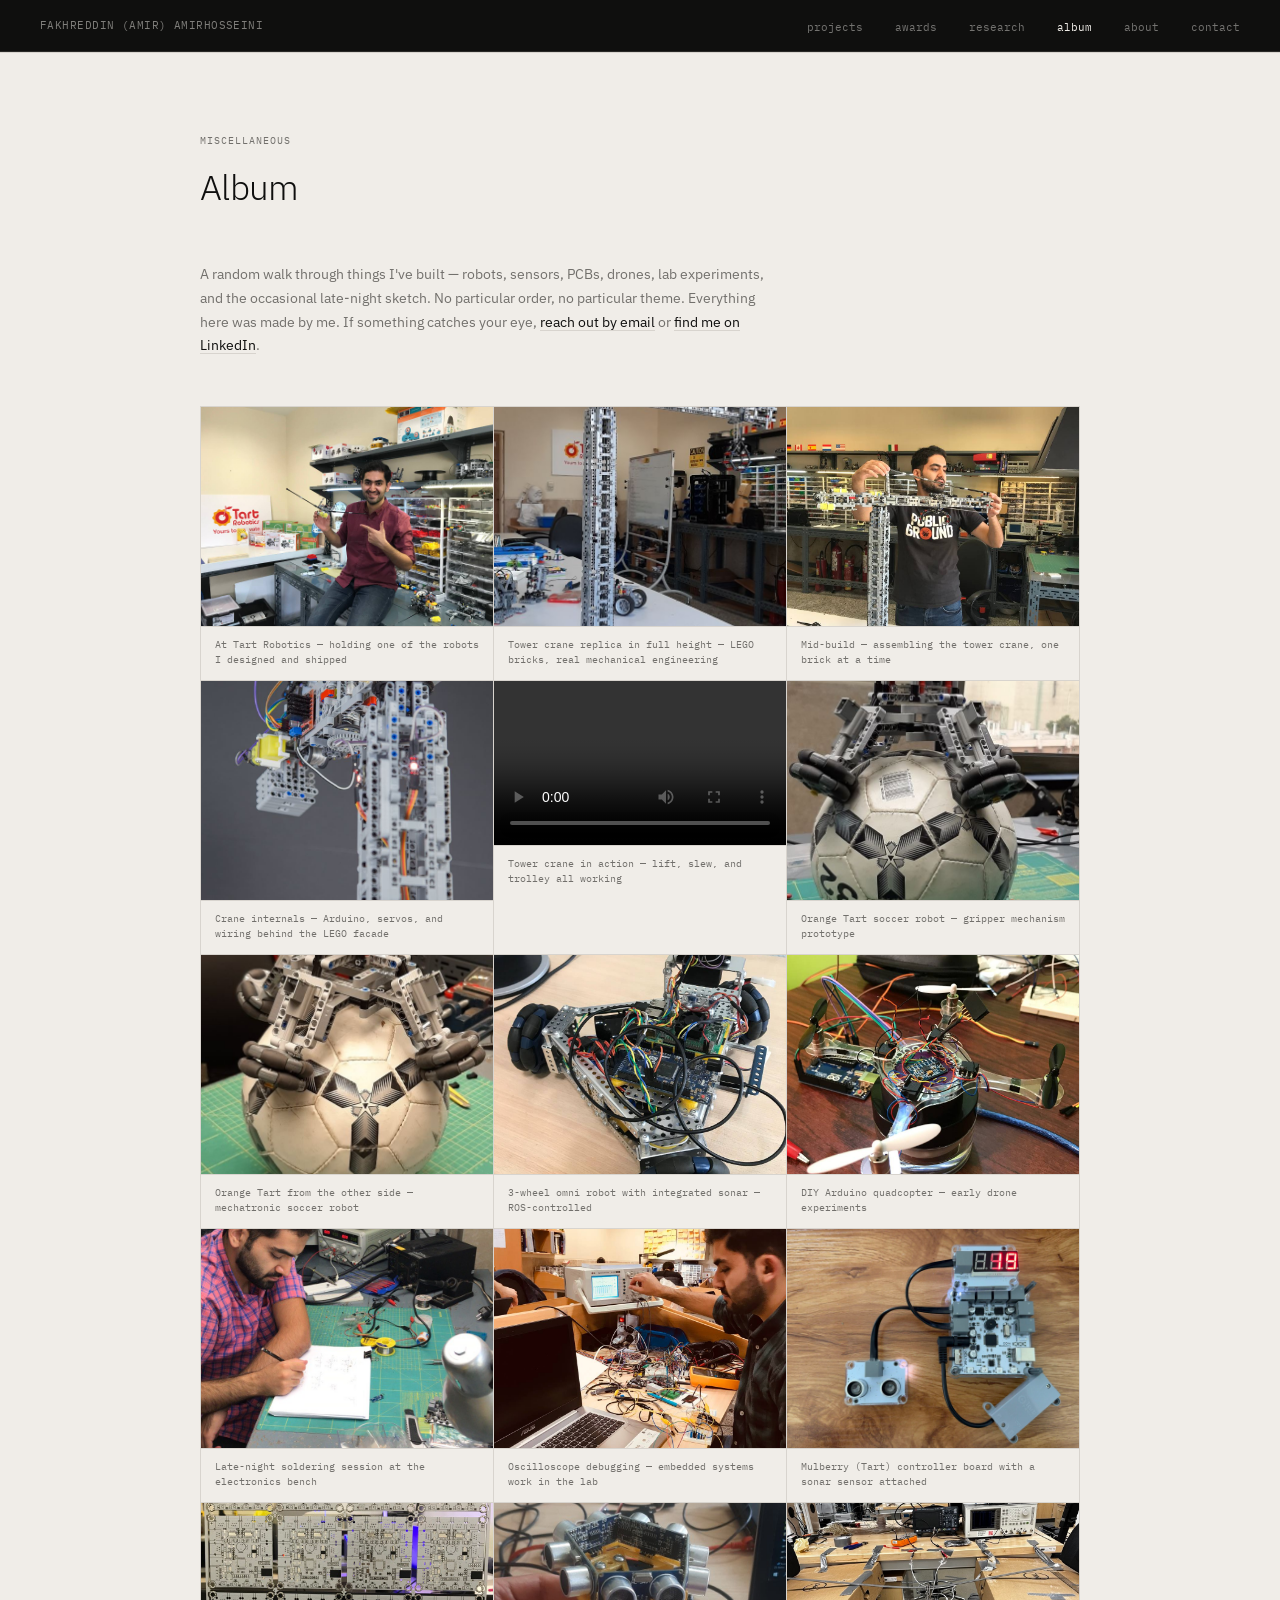
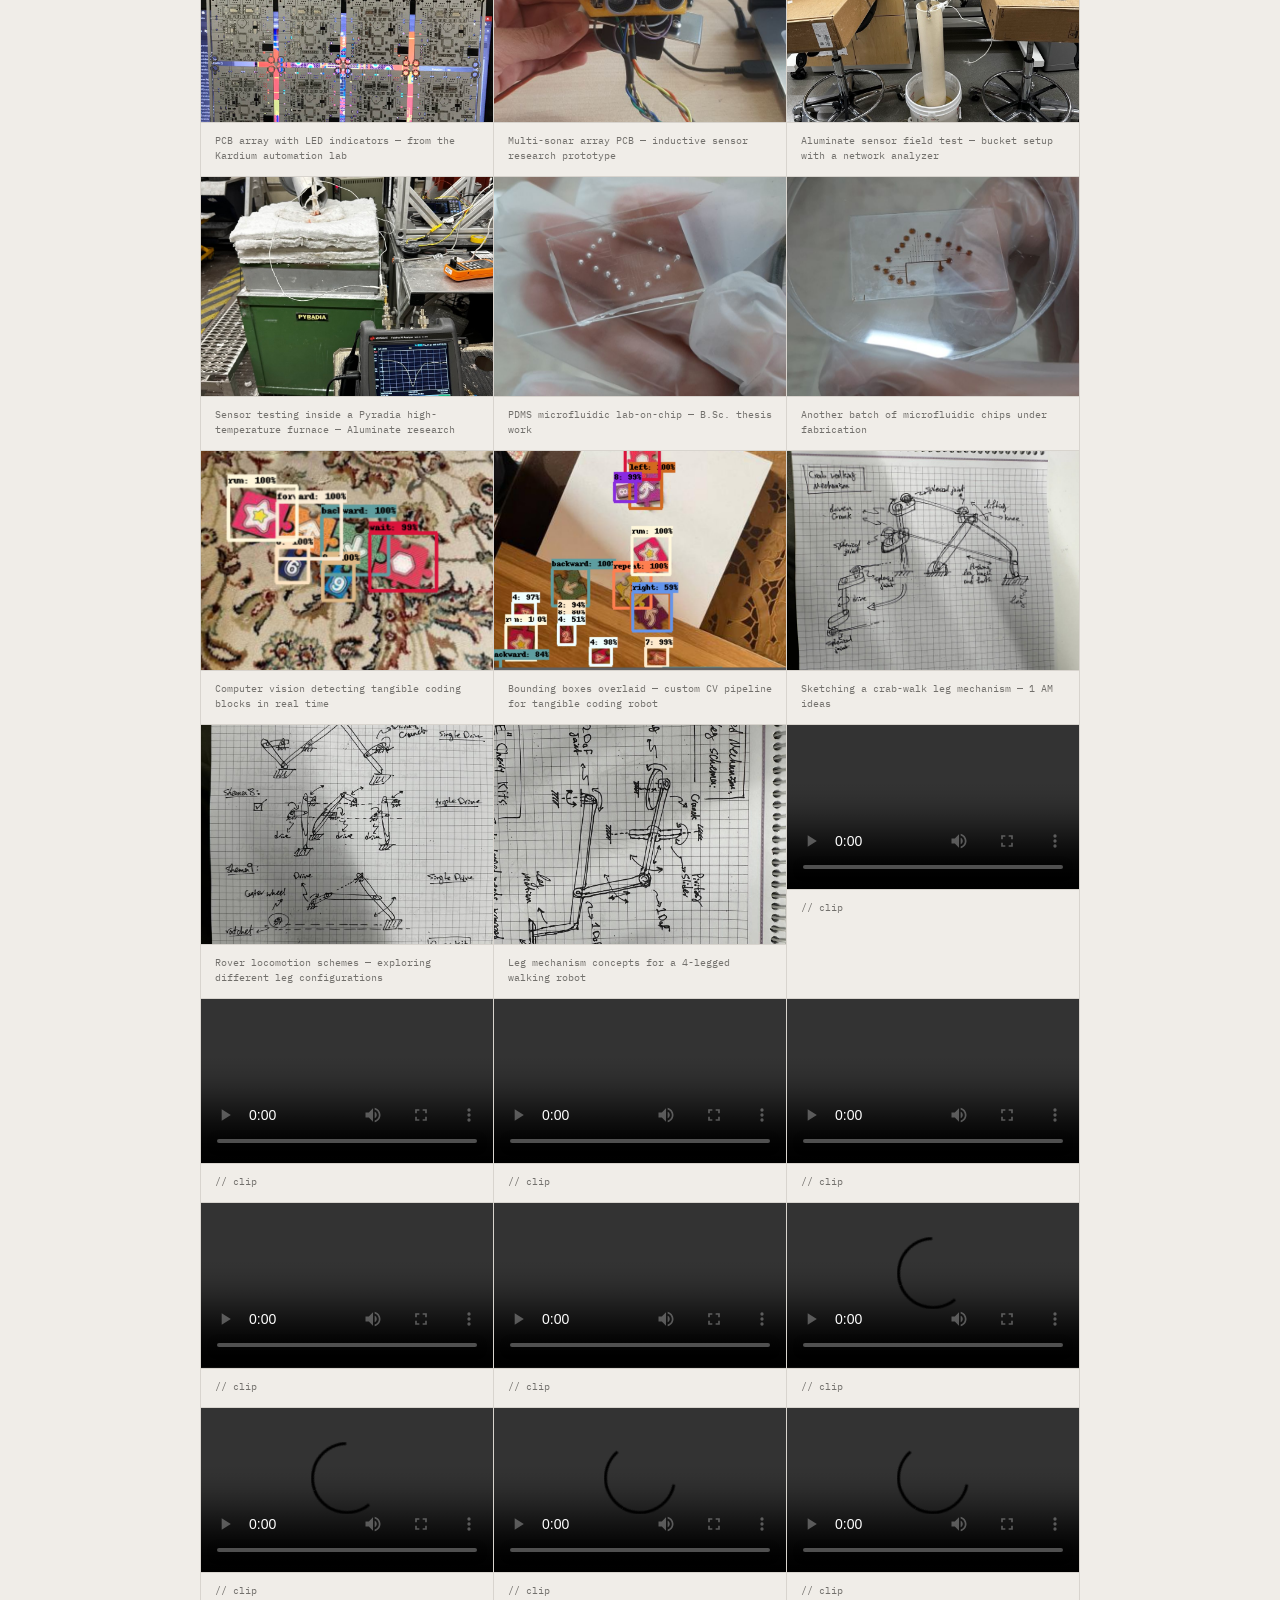
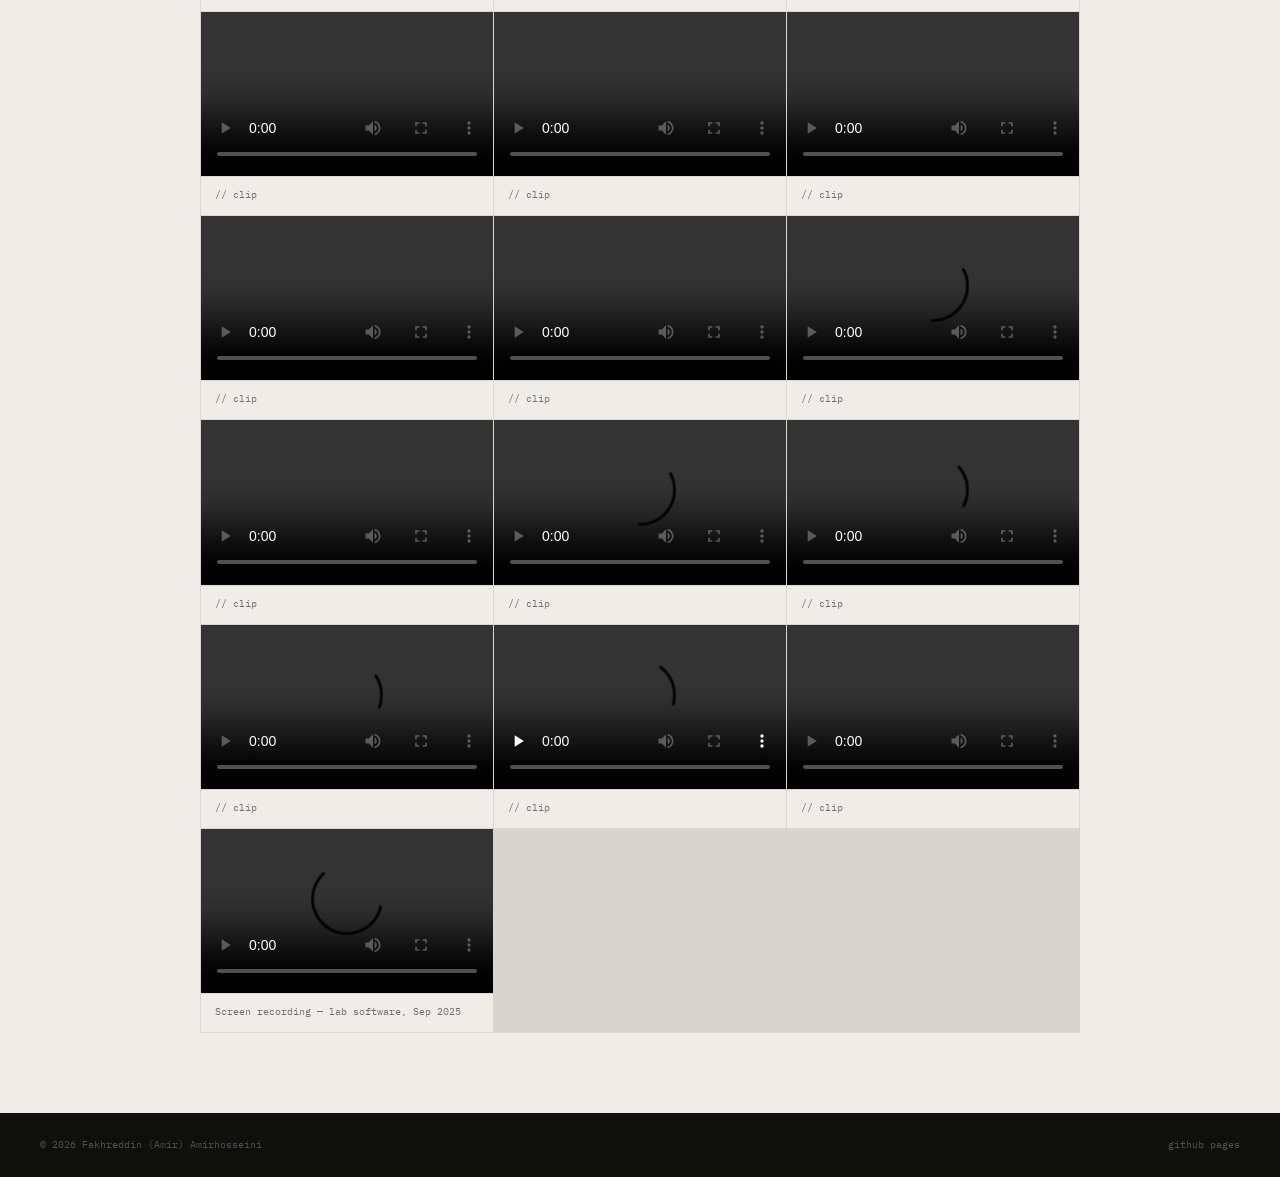
==== album.html @ fcbb20c2 "split into multi-page site with performance improvements - index.html: home page with featured 3-car" ====
<!DOCTYPE html>
<html lang="en">
<head>
  <meta charset="UTF-8" />
  <meta name="viewport" content="width=device-width, initial-scale=1.0" />
  <title>Album — Fakhreddin (Amir) Amirhosseini</title>
  <link rel="preconnect" href="https://fonts.googleapis.com" />
  <link rel="preconnect" href="https://fonts.gstatic.com" crossorigin />
  <link href="https://fonts.googleapis.com/css2?family=IBM+Plex+Mono:wght@400;500&family=IBM+Plex+Sans:wght@300;400;500&display=swap" rel="stylesheet" />
  <link rel="stylesheet" href="style.css" />
</head>
<body>

<!-- NAV -->
<nav>
  <a href="index.html" class="nav-name">FAKHREDDIN (AMIR) AMIRHOSSEINI</a>
  <ul class="nav-links">
    <li><a href="projects.html">projects</a></li>
    <li><a href="index.html#awards">awards</a></li>
    <li><a href="index.html#research">research</a></li>
    <li><a href="album.html" class="nav-current">album</a></li>
    <li><a href="index.html#about">about</a></li>
    <li><a href="index.html#contact">contact</a></li>
  </ul>
</nav>

<!-- ALBUM -->
<section class="album-section" id="album">
  <div class="section-inner">
    <p class="section-kicker">miscellaneous</p>
    <h2>Album</h2>
    <p class="album-intro">
      A random walk through things I've built — robots, sensors, PCBs, drones, lab experiments,
      and the occasional late-night sketch. No particular order, no particular theme.
      Everything here was made by me. If something catches your eye,
      <a href="mailto:fakhredin0098@gmail.com">reach out by email</a> or
      <a href="https://linkedin.com/in/faamir/" target="_blank" rel="noopener">find me on LinkedIn</a>.
    </p>
    <div class="album-grid">

      <div class="album-item">
        <img src="assets/other/photo_2025-08-11_20-09-08.jpg" alt="At Tart Robotics" loading="lazy" />
        <p class="album-caption">At Tart Robotics — holding one of the robots I designed and shipped</p>
      </div>

      <div class="album-item">
        <img src="assets/other/photo_2026-04-19_17-39-02.jpg" alt="Tower crane" loading="lazy" />
        <p class="album-caption">Tower crane replica in full height — LEGO bricks, real mechanical engineering</p>
      </div>

      <div class="album-item">
        <img src="assets/other/photo_2025-08-11_20-14-03.jpg" alt="Building the tower crane" loading="lazy" />
        <p class="album-caption">Mid-build — assembling the tower crane, one brick at a time</p>
      </div>

      <div class="album-item">
        <img src="assets/other/photo_2020-11-06_09-13-36.jpg" alt="Tower crane internals" loading="lazy" />
        <p class="album-caption">Crane internals — Arduino, servos, and wiring behind the LEGO facade</p>
      </div>

      <div class="album-item album-item--video">
        <video data-lazy controls preload="none">
          <source data-src="assets/other/Crane_Project.mp4" type="video/mp4">
        </video>
        <p class="album-caption">Tower crane in action — lift, slew, and trolley all working</p>
      </div>

      <div class="album-item">
        <img src="assets/other/photo_2026-04-19_17-41-34.jpg" alt="Orange Tart soccer robot" loading="lazy" />
        <p class="album-caption">Orange Tart soccer robot — gripper mechanism prototype</p>
      </div>

      <div class="album-item">
        <img src="assets/other/photo_2026-04-19_17-41-40.jpg" alt="Orange Tart from another angle" loading="lazy" />
        <p class="album-caption">Orange Tart from the other side — mechatronic soccer robot</p>
      </div>

      <div class="album-item">
        <img src="assets/other/photo_2025-08-11_20-24-06.jpg" alt="3-wheel omni robot" loading="lazy" />
        <p class="album-caption">3-wheel omni robot with integrated sonar — ROS-controlled</p>
      </div>

      <div class="album-item">
        <img src="assets/other/photo_2025-08-11_19-57-38.jpg" alt="DIY quadcopter" loading="lazy" />
        <p class="album-caption">DIY Arduino quadcopter — early drone experiments</p>
      </div>

      <div class="album-item">
        <img src="assets/other/photo_2025-09-15_20-36-05.jpg" alt="Soldering session" loading="lazy" />
        <p class="album-caption">Late-night soldering session at the electronics bench</p>
      </div>

      <div class="album-item">
        <img src="assets/other/photo_2025-08-11_20-05-36.jpg" alt="Oscilloscope debugging" loading="lazy" />
        <p class="album-caption">Oscilloscope debugging — embedded systems work in the lab</p>
      </div>

      <div class="album-item">
        <img src="assets/other/photo_2025-09-16_13-27-52.jpg" alt="Tart controller board" loading="lazy" />
        <p class="album-caption">Mulberry (Tart) controller board with a sonar sensor attached</p>
      </div>

      <div class="album-item">
        <img src="assets/other/photo_2025-09-15_20-41-23.jpg" alt="Kardium PCB array" loading="lazy" />
        <p class="album-caption">PCB array with LED indicators — from the Kardium automation lab</p>
      </div>

      <div class="album-item">
        <img src="assets/other/photo_2025-07-30_20-33-25.jpg" alt="Multi-sonar PCB" loading="lazy" />
        <p class="album-caption">Multi-sonar array PCB — inductive sensor research prototype</p>
      </div>

      <div class="album-item">
        <img src="assets/other/photo_2025-07-28_21-58-16.jpg" alt="Aluminate sensor lab" loading="lazy" />
        <p class="album-caption">Aluminate sensor field test — bucket setup with a network analyzer</p>
      </div>

      <div class="album-item">
        <img src="assets/other/photo_2026-04-19_17-42-11.jpg" alt="High-temp furnace test" loading="lazy" />
        <p class="album-caption">Sensor testing inside a Pyradia high-temperature furnace — Aluminate research</p>
      </div>

      <div class="album-item">
        <img src="assets/other/photo_2026-04-19_17-42-42.jpg" alt="Microfluidic chips" loading="lazy" />
        <p class="album-caption">PDMS microfluidic lab-on-chip — B.Sc. thesis work</p>
      </div>

      <div class="album-item">
        <img src="assets/other/photo_2026-04-19_17-42-47.jpg" alt="Microfluidic chips close-up" loading="lazy" />
        <p class="album-caption">Another batch of microfluidic chips under fabrication</p>
      </div>

      <div class="album-item">
        <img src="assets/other/photo_2021-12-07_11-09-15.jpg" alt="Tangible coding blocks" loading="lazy" />
        <p class="album-caption">Computer vision detecting tangible coding blocks in real time</p>
      </div>

      <div class="album-item">
        <img src="assets/other/photo_2021-12-07_11-09-54.jpg" alt="Block detection with bounding boxes" loading="lazy" />
        <p class="album-caption">Bounding boxes overlaid — custom CV pipeline for tangible coding robot</p>
      </div>

      <div class="album-item">
        <img src="assets/other/photo_2025-08-12_01-08-39.jpg" alt="Mechanical sketches" loading="lazy" />
        <p class="album-caption">Sketching a crab-walk leg mechanism — 1 AM ideas</p>
      </div>

      <div class="album-item">
        <img src="assets/other/photo_2025-08-12_01-08-41.jpg" alt="Rover design sketches" loading="lazy" />
        <p class="album-caption">Rover locomotion schemes — exploring different leg configurations</p>
      </div>

      <div class="album-item">
        <img src="assets/other/photo_2025-08-12_01-08-42.jpg" alt="4-leg mechanism sketches" loading="lazy" />
        <p class="album-caption">Leg mechanism concepts for a 4-legged walking robot</p>
      </div>

      <div class="album-item album-item--video">
        <video data-lazy controls preload="none">
          <source data-src="assets/other/video_2026-04-19_17-38-30.mp4" type="video/mp4">
        </video>
        <p class="album-caption">// clip</p>
      </div>

      <div class="album-item album-item--video">
        <video data-lazy controls preload="none">
          <source data-src="assets/other/video_2026-04-19_17-38-56.mp4" type="video/mp4">
        </video>
        <p class="album-caption">// clip</p>
      </div>

      <div class="album-item album-item--video">
        <video data-lazy controls preload="none">
          <source data-src="assets/other/video_2026-04-19_17-46-58.mp4" type="video/mp4">
        </video>
        <p class="album-caption">// clip</p>
      </div>

      <div class="album-item album-item--video">
        <video data-lazy controls preload="none">
          <source data-src="assets/other/video_2026-04-19_17-48-08.mp4" type="video/mp4">
        </video>
        <p class="album-caption">// clip</p>
      </div>

      <div class="album-item album-item--video">
        <video data-lazy controls preload="none">
          <source data-src="assets/other/video_2026-04-19_17-48-56.mp4" type="video/mp4">
        </video>
        <p class="album-caption">// clip</p>
      </div>

      <div class="album-item album-item--video">
        <video data-lazy controls preload="none">
          <source data-src="assets/other/video_2026-04-19_17-49-16.mp4" type="video/mp4">
        </video>
        <p class="album-caption">// clip</p>
      </div>

      <div class="album-item album-item--video">
        <video data-lazy controls preload="none">
          <source data-src="assets/other/video_2026-04-19_17-49-36.mp4" type="video/mp4">
        </video>
        <p class="album-caption">// clip</p>
      </div>

      <div class="album-item album-item--video">
        <video data-lazy controls preload="none">
          <source data-src="assets/other/video_2026-04-19_17-49-44.mp4" type="video/mp4">
        </video>
        <p class="album-caption">// clip</p>
      </div>

      <div class="album-item album-item--video">
        <video data-lazy controls preload="none">
          <source data-src="assets/other/video_2026-04-19_17-50-07.mp4" type="video/mp4">
        </video>
        <p class="album-caption">// clip</p>
      </div>

      <div class="album-item album-item--video">
        <video data-lazy controls preload="none">
          <source data-src="assets/other/video_2026-04-19_17-50-17.mp4" type="video/mp4">
        </video>
        <p class="album-caption">// clip</p>
      </div>

      <div class="album-item album-item--video">
        <video data-lazy controls preload="none">
          <source data-src="assets/other/video_2026-04-19_17-50-30.mp4" type="video/mp4">
        </video>
        <p class="album-caption">// clip</p>
      </div>

      <div class="album-item album-item--video">
        <video data-lazy controls preload="none">
          <source data-src="assets/other/video_2026-04-19_18-01-02.mp4" type="video/mp4">
        </video>
        <p class="album-caption">// clip</p>
      </div>

      <div class="album-item album-item--video">
        <video data-lazy controls preload="none">
          <source data-src="assets/other/video_2026-04-19_18-01-33.mp4" type="video/mp4">
        </video>
        <p class="album-caption">// clip</p>
      </div>

      <div class="album-item album-item--video">
        <video data-lazy controls preload="none">
          <source data-src="assets/other/video_2026-04-19_18-03-46.mp4" type="video/mp4">
        </video>
        <p class="album-caption">// clip</p>
      </div>

      <div class="album-item album-item--video">
        <video data-lazy controls preload="none">
          <source data-src="assets/other/IMG_0571.mov" type="video/mp4">
        </video>
        <p class="album-caption">// clip</p>
      </div>

      <div class="album-item album-item--video">
        <video data-lazy controls preload="none">
          <source data-src="assets/other/IMG_2111.MOV" type="video/mp4">
        </video>
        <p class="album-caption">// clip</p>
      </div>

      <div class="album-item album-item--video">
        <video data-lazy controls preload="none">
          <source data-src="assets/other/IMG_2257.MOV" type="video/mp4">
        </video>
        <p class="album-caption">// clip</p>
      </div>

      <div class="album-item album-item--video">
        <video data-lazy controls preload="none">
          <source data-src="assets/other/IMG_4206.MOV" type="video/mp4">
        </video>
        <p class="album-caption">// clip</p>
      </div>

      <div class="album-item album-item--video">
        <video data-lazy controls preload="none">
          <source data-src="assets/other/IMG_5634.MOV" type="video/mp4">
        </video>
        <p class="album-caption">// clip</p>
      </div>

      <div class="album-item album-item--video">
        <video data-lazy controls preload="none">
          <source data-src="assets/other/IMG_5635.MOV" type="video/mp4">
        </video>
        <p class="album-caption">// clip</p>
      </div>

      <div class="album-item album-item--video">
        <video data-lazy controls preload="none">
          <source data-src="assets/other/IMG_7382.MOV" type="video/mp4">
        </video>
        <p class="album-caption">// clip</p>
      </div>

      <div class="album-item album-item--video">
        <video data-lazy controls preload="none">
          <source data-src="assets/other/IMG_7789.MOV" type="video/mp4">
        </video>
        <p class="album-caption">// clip</p>
      </div>

      <div class="album-item album-item--video">
        <video data-lazy controls preload="none">
          <source data-src="assets/other/Screen Recording 2025-09-16 at 12.07.11 PM.mp4" type="video/mp4">
        </video>
        <p class="album-caption">Screen recording — lab software, Sep 2025</p>
      </div>

    </div>
  </div>
</section>

<!-- FOOTER -->
<footer>
  <span>© <span id="year"></span> Fakhreddin (Amir) Amirhosseini</span>
  <span>github pages</span>
</footer>

<script src="js/main.js" defer></script>

</body>
</html>
---- style.css ----
/* ── TOKENS ───────────────────────────────────────────── */
:root {
  --bg:       #f0ede8;
  --ink:      #0f0f0e;
  --muted:    #72706c;
  --border:   #d8d4ce;
  --surface:  #e6e2dc;
  --dark:     #0f0f0e;
  --dark-2:   #1c1c1a;
}

/* ── RESET ────────────────────────────────────────────── */
*, *::before, *::after { box-sizing: border-box; margin: 0; padding: 0; }
html { scroll-behavior: smooth; }
body {
  font-family: 'IBM Plex Sans', sans-serif;
  background: var(--bg);
  color: var(--ink);
  font-size: 15px;
  line-height: 1.6;
  -webkit-font-smoothing: antialiased;
}
a { color: inherit; text-decoration: none; }

/* ── NAV ──────────────────────────────────────────────── */
nav {
  position: sticky;
  top: 0;
  z-index: 100;
  display: flex;
  justify-content: space-between;
  align-items: center;
  padding: 0 2.5rem;
  height: 52px;
  background: var(--dark);
  border-bottom: 1px solid #2a2a28;
}
.nav-name {
  font-family: 'IBM Plex Mono', monospace;
  font-size: 11px;
  color: rgba(240,237,232,0.5);
  letter-spacing: 0.04em;
  text-decoration: none;
}
.nav-links a.nav-current { color: var(--bg); }
.nav-links { display: flex; gap: 2rem; list-style: none; }
.nav-links a {
  font-family: 'IBM Plex Mono', monospace;
  font-size: 11px;
  color: rgba(240,237,232,0.45);
  transition: color 0.15s;
}
.nav-links a:hover { color: var(--bg); }

/* ── HERO ─────────────────────────────────────────────── */
.hero {
  background: var(--dark);
  border-bottom: 1px solid #2a2a28;
}
.hero-inner {
  max-width: 960px;
  margin: 0 auto;
  padding: 5.5rem 2.5rem 5rem;
  display: flex;
  align-items: center;
  gap: 4rem;
}
.hero-content { flex: 1; }
.hero-tag {
  font-family: 'IBM Plex Mono', monospace;
  font-size: 11px;
  color: rgba(240,237,232,0.35);
  margin-bottom: 1.5rem;
  letter-spacing: 0.02em;
}
.hero h1 {
  font-size: clamp(2.4rem, 5vw, 4rem);
  font-weight: 300;
  line-height: 1.15;
  letter-spacing: -0.02em;
  color: var(--bg);
  margin-bottom: 1.75rem;
}
.hero-bio {
  font-size: 14px;
  color: rgba(240,237,232,0.5);
  max-width: 460px;
  margin-bottom: 2rem;
  line-height: 1.7;
}
.hero-pills {
  display: flex;
  gap: 6px;
  flex-wrap: wrap;
  margin-bottom: 2.5rem;
}
.pill {
  font-family: 'IBM Plex Mono', monospace;
  font-size: 10px;
  padding: 4px 10px;
  border: 1px solid rgba(240,237,232,0.15);
  color: rgba(240,237,232,0.4);
}
.hero-actions { display: flex; gap: 10px; }

/* hero photo */
.hero-photo {
  width: 164px;
  height: 164px;
  border-radius: 50%;
  overflow: hidden;
  flex-shrink: 0;
  border: 1px solid rgba(240,237,232,0.12);
  background: var(--dark-2);
  display: flex;
  align-items: center;
  justify-content: center;
}
.hero-photo img { width: 100%; height: 100%; object-fit: cover; display: block; }
.hero-photo.no-photo img { display: none; }
.photo-placeholder {
  font-family: 'IBM Plex Mono', monospace;
  font-size: 10px;
  color: rgba(240,237,232,0.15);
}
.hero-photo:not(.no-photo) .photo-placeholder { display: none; }

/* ── BUTTONS ──────────────────────────────────────────── */
.btn {
  display: inline-block;
  font-family: 'IBM Plex Mono', monospace;
  font-size: 11px;
  padding: 9px 20px;
  border: 1px solid var(--border);
  background: transparent;
  color: var(--ink);
  cursor: pointer;
  transition: background 0.15s, border-color 0.15s;
}
.btn:hover { background: var(--surface); }
.btn-primary {
  background: var(--ink);
  color: var(--bg);
  border-color: var(--ink);
}
.btn-primary:hover { opacity: 0.85; }

/* hero buttons overrides */
.hero .btn {
  border-color: rgba(240,237,232,0.2);
  color: rgba(240,237,232,0.7);
}
.hero .btn:hover { background: rgba(240,237,232,0.07); border-color: rgba(240,237,232,0.35); }
.hero .btn-primary {
  background: var(--bg);
  color: var(--ink);
  border-color: var(--bg);
}
.hero .btn-primary:hover { opacity: 0.88; background: var(--bg); }

/* ── SECTION CHROME ───────────────────────────────────── */
.section-inner {
  max-width: 960px;
  margin: 0 auto;
  padding: 5rem 2.5rem;
}
.section-kicker {
  font-family: 'IBM Plex Mono', monospace;
  font-size: 10px;
  color: var(--muted);
  letter-spacing: 0.1em;
  text-transform: uppercase;
  margin-bottom: 0.6rem;
}
.section-inner h2 {
  font-size: clamp(1.6rem, 3vw, 2.2rem);
  font-weight: 300;
  letter-spacing: -0.02em;
  margin-bottom: 3rem;
  color: var(--ink);
}

/* ── PROJECTS ─────────────────────────────────────────── */
.projects-section { border-top: 1px solid var(--border); }
.projects-section .section-inner { padding-bottom: 5rem; }

.section-head {
  display: flex;
  justify-content: space-between;
  align-items: flex-end;
  margin-bottom: 2rem;
  flex-wrap: wrap;
  gap: 12px;
}
.section-head h2 { margin-bottom: 0; }

.filter-row { display: flex; gap: 4px; flex-wrap: wrap; }
.filter-btn {
  font-family: 'IBM Plex Mono', monospace;
  font-size: 10px;
  padding: 5px 13px;
  border: 1px solid var(--border);
  background: transparent;
  color: var(--muted);
  cursor: pointer;
  transition: all 0.12s;
}
.filter-btn:hover { color: var(--ink); border-color: var(--ink); }
.filter-btn.active { background: var(--ink); color: var(--bg); border-color: var(--ink); }

/* ── FEATURED BANNER ──────────────────────────────────── */
.featured-banner {
  display: block;
  position: relative;
  width: 100%;
  height: 360px;
  overflow: hidden;
  margin-bottom: 2rem;
  border: 1px solid var(--border);
}
.featured-banner img {
  width: 100%;
  height: 100%;
  object-fit: cover;
  transition: transform 0.6s ease;
}
.featured-banner:hover img { transform: scale(1.04); }
.featured-overlay {
  position: absolute;
  inset: 0;
  background: linear-gradient(to top, rgba(0,0,0,0.82) 0%, rgba(0,0,0,0.2) 50%, transparent 100%);
  display: flex;
  flex-direction: column;
  justify-content: flex-end;
  padding: 2.5rem 3rem;
}
.featured-tag {
  font-family: 'IBM Plex Mono', monospace;
  font-size: 10px;
  color: rgba(255,255,255,0.45);
  letter-spacing: 0.08em;
  margin-bottom: 0.6rem;
}
.featured-overlay h3 {
  font-size: clamp(1.5rem, 3vw, 2.2rem);
  font-weight: 300;
  color: #fff;
  letter-spacing: -0.02em;
  margin-bottom: 0.5rem;
}
.featured-overlay p { font-size: 13px; color: rgba(255,255,255,0.6); max-width: 500px; }

/* ── LEGO NOTE ────────────────────────────────────────── */
.lego-note {
  font-family: 'IBM Plex Mono', monospace;
  font-size: 11px;
  color: var(--muted);
  margin-bottom: 1.5rem;
}

/* ── GRID + CARDS ─────────────────────────────────────── */
.grid {
  display: grid;
  grid-template-columns: repeat(auto-fill, minmax(270px, 1fr));
  gap: 1px;
  background: var(--border);
  border: 1px solid var(--border);
}
.grid-group-label {
  grid-column: 1 / -1;
  font-family: 'IBM Plex Mono', monospace;
  font-size: 10px;
  color: var(--muted);
  letter-spacing: 0.1em;
  text-transform: uppercase;
  padding: 1.25rem 20px 0.75rem;
  border-top: 1px solid var(--border);
  background: var(--bg);
}
.grid-group-label:first-child { border-top: none; padding-top: 0.6rem; }

.card {
  background: var(--bg);
  display: flex;
  flex-direction: column;
  transition: background 0.15s;
}
.card:hover { background: var(--surface); }
.card-thumb {
  width: 100%;
  height: 170px;
  background: var(--surface);
  position: relative;
  border-bottom: 1px solid var(--border);
  overflow: hidden;
  display: flex;
  align-items: center;
  justify-content: center;
}
.card-thumb img {
  position: absolute;
  inset: 0;
  width: 100%;
  height: 100%;
  object-fit: cover;
  transition: transform 0.4s ease;
}
.card:hover .card-thumb img { transform: scale(1.04); }
.thumb-placeholder {
  font-family: 'IBM Plex Mono', monospace;
  font-size: 10px;
  color: var(--border);
}
.card-body { padding: 16px 20px 18px; flex: 1; display: flex; flex-direction: column; }
.card-type {
  font-family: 'IBM Plex Mono', monospace;
  font-size: 10px;
  color: var(--muted);
  margin-bottom: 7px;
}
.card-title { font-size: 14px; font-weight: 500; margin-bottom: 7px; line-height: 1.35; }
.card-desc { font-size: 12px; color: var(--muted); line-height: 1.6; flex: 1; }
.card-footer {
  display: flex;
  justify-content: space-between;
  align-items: center;
  margin-top: 14px;
  padding-top: 12px;
  border-top: 1px solid var(--border);
  font-family: 'IBM Plex Mono', monospace;
  font-size: 10px;
}
.card-link { color: var(--ink); }
.card[data-hidden="true"] { display: none; }

/* ── SOURCE BADGES ────────────────────────────────────── */
.badge-source {
  font-family: 'IBM Plex Mono', monospace;
  font-size: 9px;
  padding: 2px 7px;
  color: #fff;
  border-radius: 2px;
}
.badge-instructables { background: #d95200; }
.badge-personal      { background: var(--ink); }
.badge-youtube       { background: #c00; }
.badge-hackster      { background: #2a7a50; }
.badge-github        { background: #24292e; }

/* ── AWARDS ───────────────────────────────────────────── */
.awards-section { border-top: 1px solid var(--border); }
.awards-list { list-style: none; border-top: 1px solid var(--border); }
.awards-list li {
  display: grid;
  grid-template-columns: 90px 1fr;
  gap: 2rem;
  padding: 1.25rem 0;
  border-bottom: 1px solid var(--border);
  align-items: baseline;
}
.award-year {
  font-family: 'IBM Plex Mono', monospace;
  font-size: 11px;
  color: var(--muted);
}
.award-title { font-size: 14px; }
.award-note {
  font-family: 'IBM Plex Mono', monospace;
  font-size: 10px;
  color: var(--muted);
  display: block;
  margin-top: 3px;
}

/* ── RESEARCH / PAPERS ────────────────────────────────── */
.papers-section { border-top: 1px solid var(--border); }
.papers-empty {
  font-family: 'IBM Plex Mono', monospace;
  font-size: 11px;
  color: var(--border);
}
.papers-empty code { background: var(--surface); padding: 1px 6px; }
.paper-card {
  display: grid;
  grid-template-columns: 1fr 200px;
  gap: 2.5rem;
  padding: 2.5rem 0;
  border-bottom: 1px solid var(--border);
}
.paper-card:first-of-type { border-top: 1px solid var(--border); }
.paper-meta { font-family: 'IBM Plex Mono', monospace; font-size: 10px; color: var(--muted); margin-bottom: 0.5rem; }
.paper-title { font-size: 15px; font-weight: 500; margin-bottom: 0.75rem; line-height: 1.35; }
.paper-abstract { font-size: 13px; color: var(--muted); line-height: 1.7; }
.paper-img { width: 100%; aspect-ratio: 4/3; object-fit: cover; border: 1px solid var(--border); }

/* ── ALBUM ────────────────────────────────────────────── */
.album-section { border-top: 1px solid var(--border); }
.album-intro {
  font-size: 14px;
  color: var(--muted);
  max-width: 580px;
  margin-bottom: 3rem;
  line-height: 1.7;
}
.album-intro a {
  color: var(--ink);
  text-decoration: underline;
  text-underline-offset: 3px;
  text-decoration-color: var(--border);
  transition: text-decoration-color 0.15s;
}
.album-intro a:hover { text-decoration-color: var(--ink); }
.album-grid {
  display: grid;
  grid-template-columns: repeat(auto-fill, minmax(280px, 1fr));
  gap: 1px;
  background: var(--border);
  border: 1px solid var(--border);
}
.album-item {
  background: var(--bg);
  display: flex;
  flex-direction: column;
  overflow: hidden;
}
.album-item img {
  width: 100%;
  aspect-ratio: 4/3;
  object-fit: cover;
  display: block;
  transition: transform 0.4s ease;
}
.album-item:hover img { transform: scale(1.04); }
.album-item video {
  width: 100%;
  aspect-ratio: 16/9;
  display: block;
  background: var(--ink);
}
.album-caption {
  font-family: 'IBM Plex Mono', monospace;
  font-size: 10px;
  color: var(--muted);
  padding: 10px 14px 13px;
  line-height: 1.5;
  border-top: 1px solid var(--border);
}

/* ── ABOUT ────────────────────────────────────────────── */
.about-section { background: var(--surface); border-top: 1px solid var(--border); border-bottom: 1px solid var(--border); }
.about-grid {
  display: grid;
  grid-template-columns: 1fr 1fr;
  gap: 5rem;
  margin-top: 0;
}
.about-grid p { font-size: 13px; color: var(--muted); margin-bottom: 0.9rem; line-height: 1.7; }
.skills-list { list-style: none; display: flex; flex-direction: column; gap: 8px; margin-top: 0.5rem; }
.skills-list li {
  font-family: 'IBM Plex Mono', monospace;
  font-size: 11px;
  color: var(--muted);
  display: flex;
  align-items: center;
  gap: 10px;
}
.skills-list li::before { content: '—'; color: var(--border); flex-shrink: 0; }

/* ── CONTACT ──────────────────────────────────────────── */
.contact-section { border-top: 1px solid var(--border); }
.contact-section p { font-size: 13px; color: var(--muted); margin-bottom: 2rem; }
.contact-links { display: flex; gap: 8px; flex-wrap: wrap; }

/* ── FOOTER ───────────────────────────────────────────── */
footer {
  background: var(--dark);
  padding: 1.5rem 2.5rem;
  font-family: 'IBM Plex Mono', monospace;
  font-size: 10px;
  color: rgba(240,237,232,0.3);
  display: flex;
  justify-content: space-between;
}

/* ── RESPONSIVE ───────────────────────────────────────── */
@media (max-width: 720px) {
  nav { padding: 0 1.25rem; }
  nav .nav-name { display: none; }
  .nav-links { gap: 1.2rem; }

  .hero-inner { flex-direction: column-reverse; gap: 2rem; padding: 3rem 1.25rem 3rem; }
  .hero-photo { width: 90px; height: 90px; }

  .section-inner { padding: 3.5rem 1.25rem; }

  .section-head { flex-direction: column; align-items: flex-start; }

  .featured-banner { height: 240px; }
  .featured-overlay { padding: 1.5rem; }

  .awards-list li { grid-template-columns: 70px 1fr; gap: 1rem; }

  .about-grid { grid-template-columns: 1fr; gap: 2.5rem; }

  .paper-card { grid-template-columns: 1fr; }
  .paper-img { display: none; }

  footer { flex-direction: column; gap: 4px; padding: 1.25rem; }
}
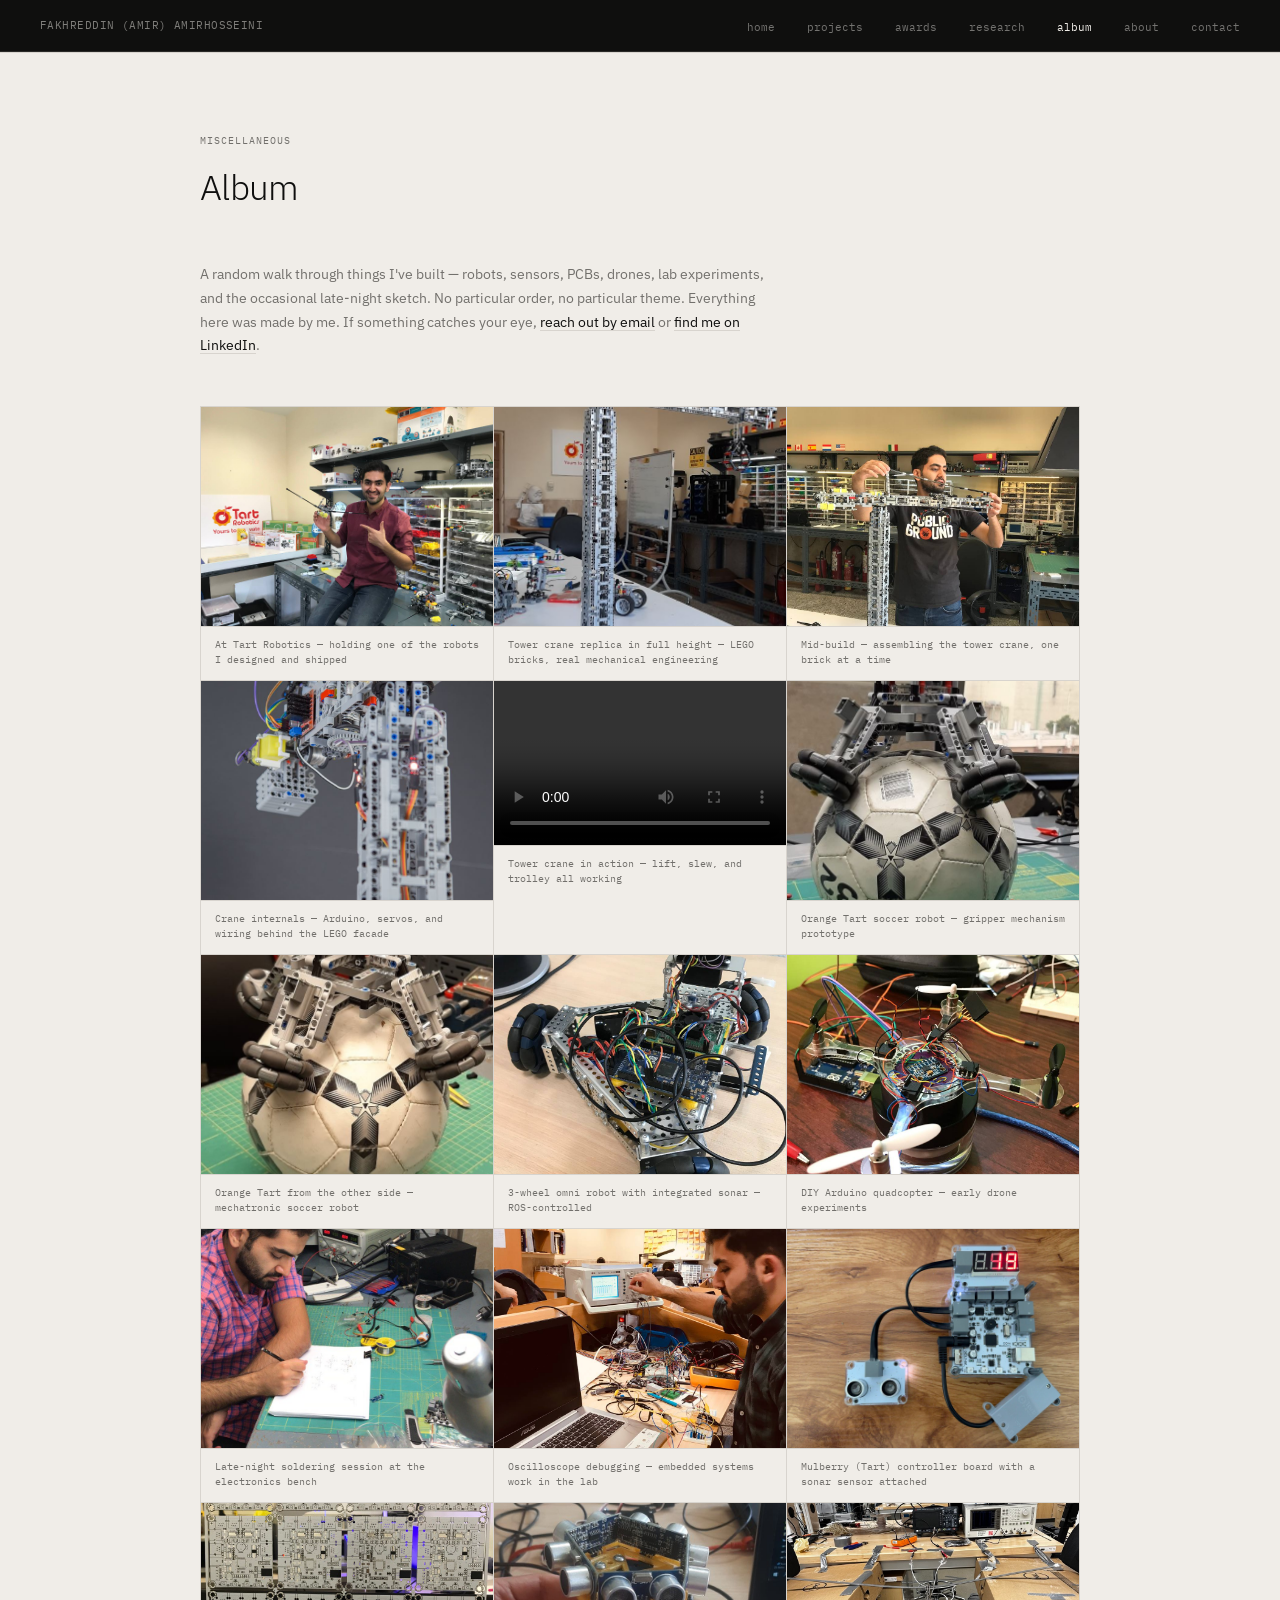
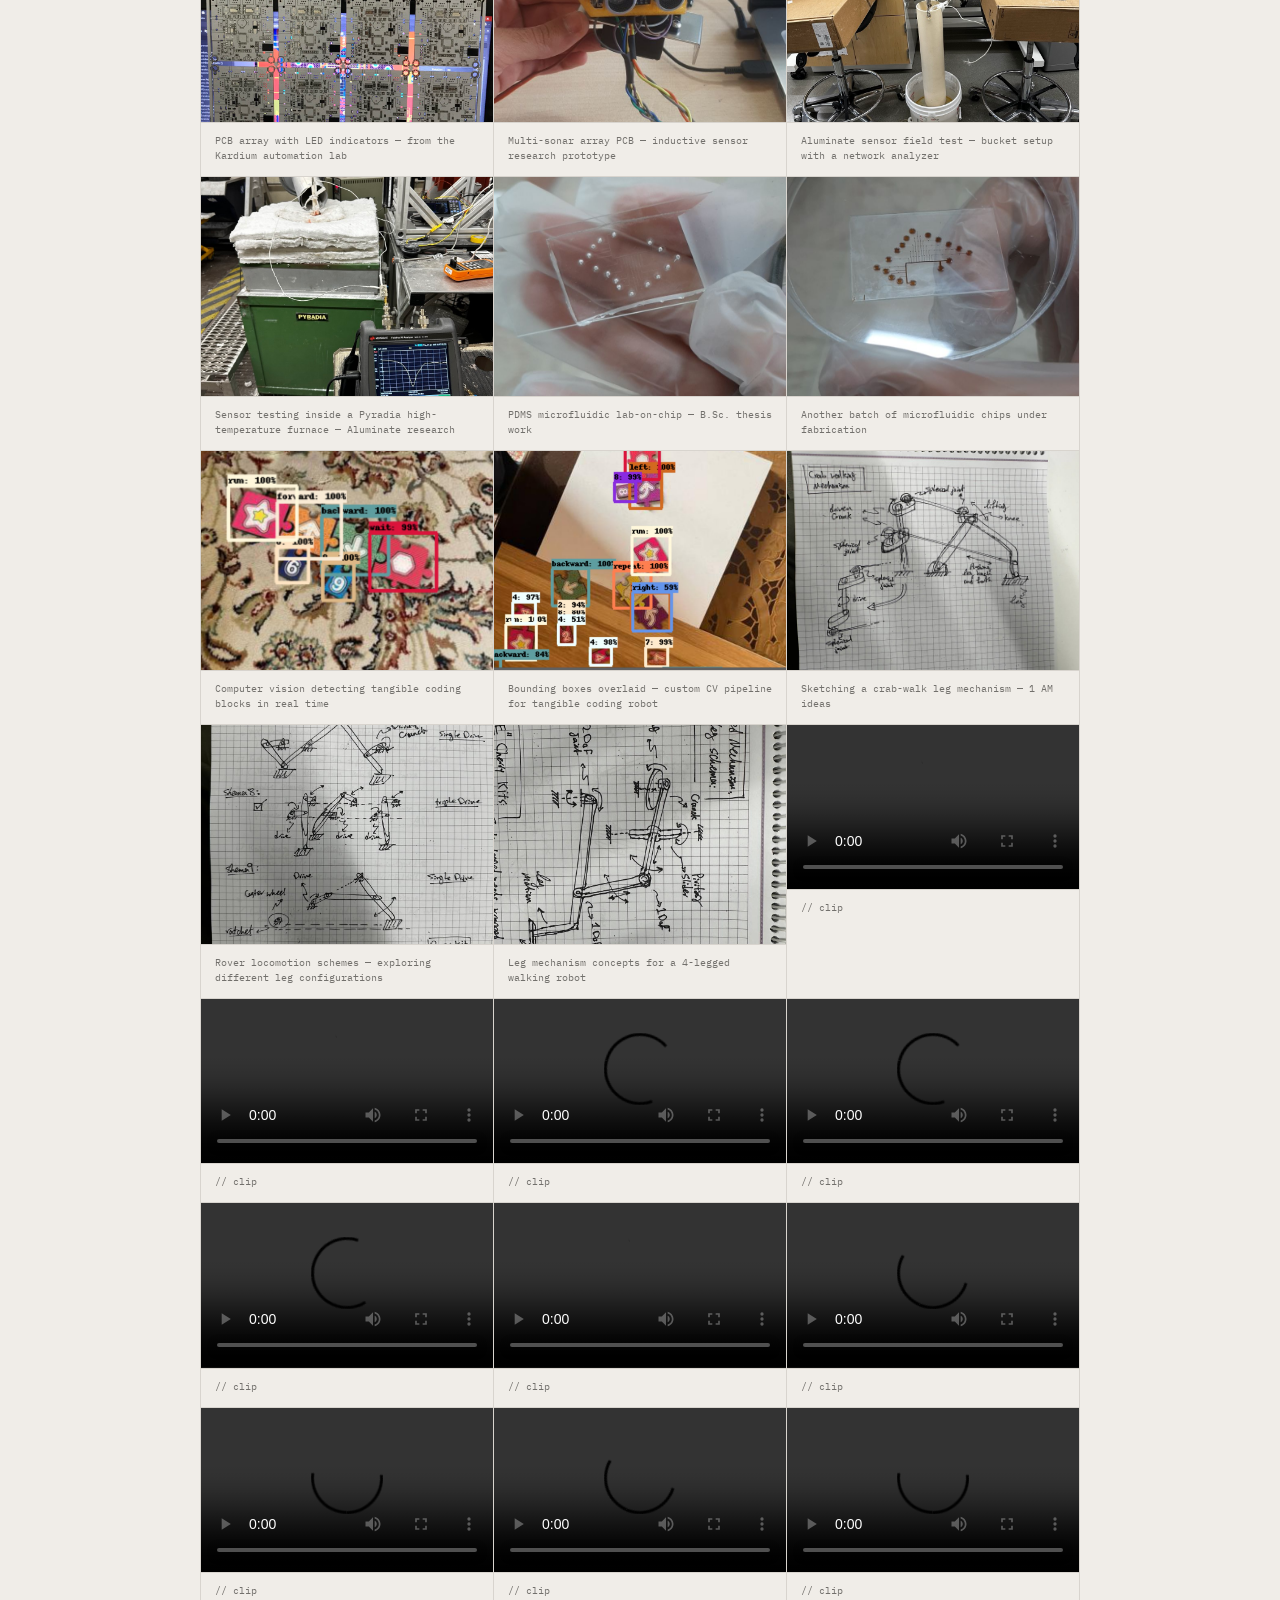
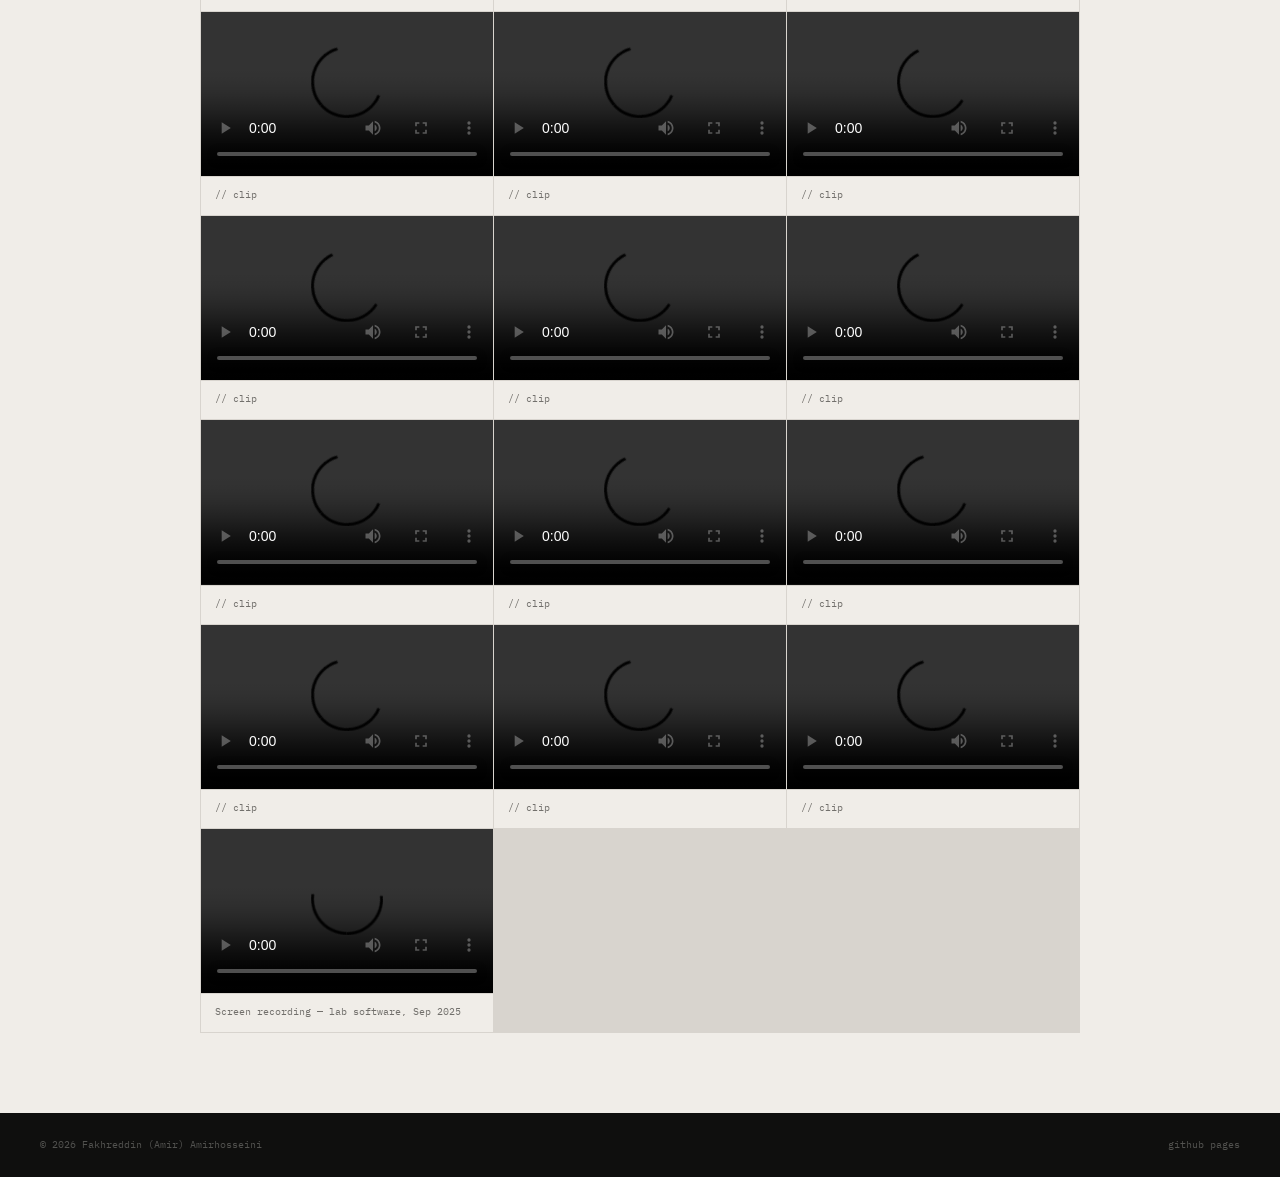
==== commit 13701092: "Add home link as first item in nav bar across all pages https://claude.ai/code/session_01YawALDBAJXS" ====
--- a/album.html
+++ b/album.html
@@ -15,6 +15,7 @@
 <nav>
   <a href="index.html" class="nav-name">FAKHREDDIN (AMIR) AMIRHOSSEINI</a>
   <ul class="nav-links">
+    <li><a href="index.html">home</a></li>
     <li><a href="projects.html">projects</a></li>
     <li><a href="index.html#awards">awards</a></li>
     <li><a href="index.html#research">research</a></li>
